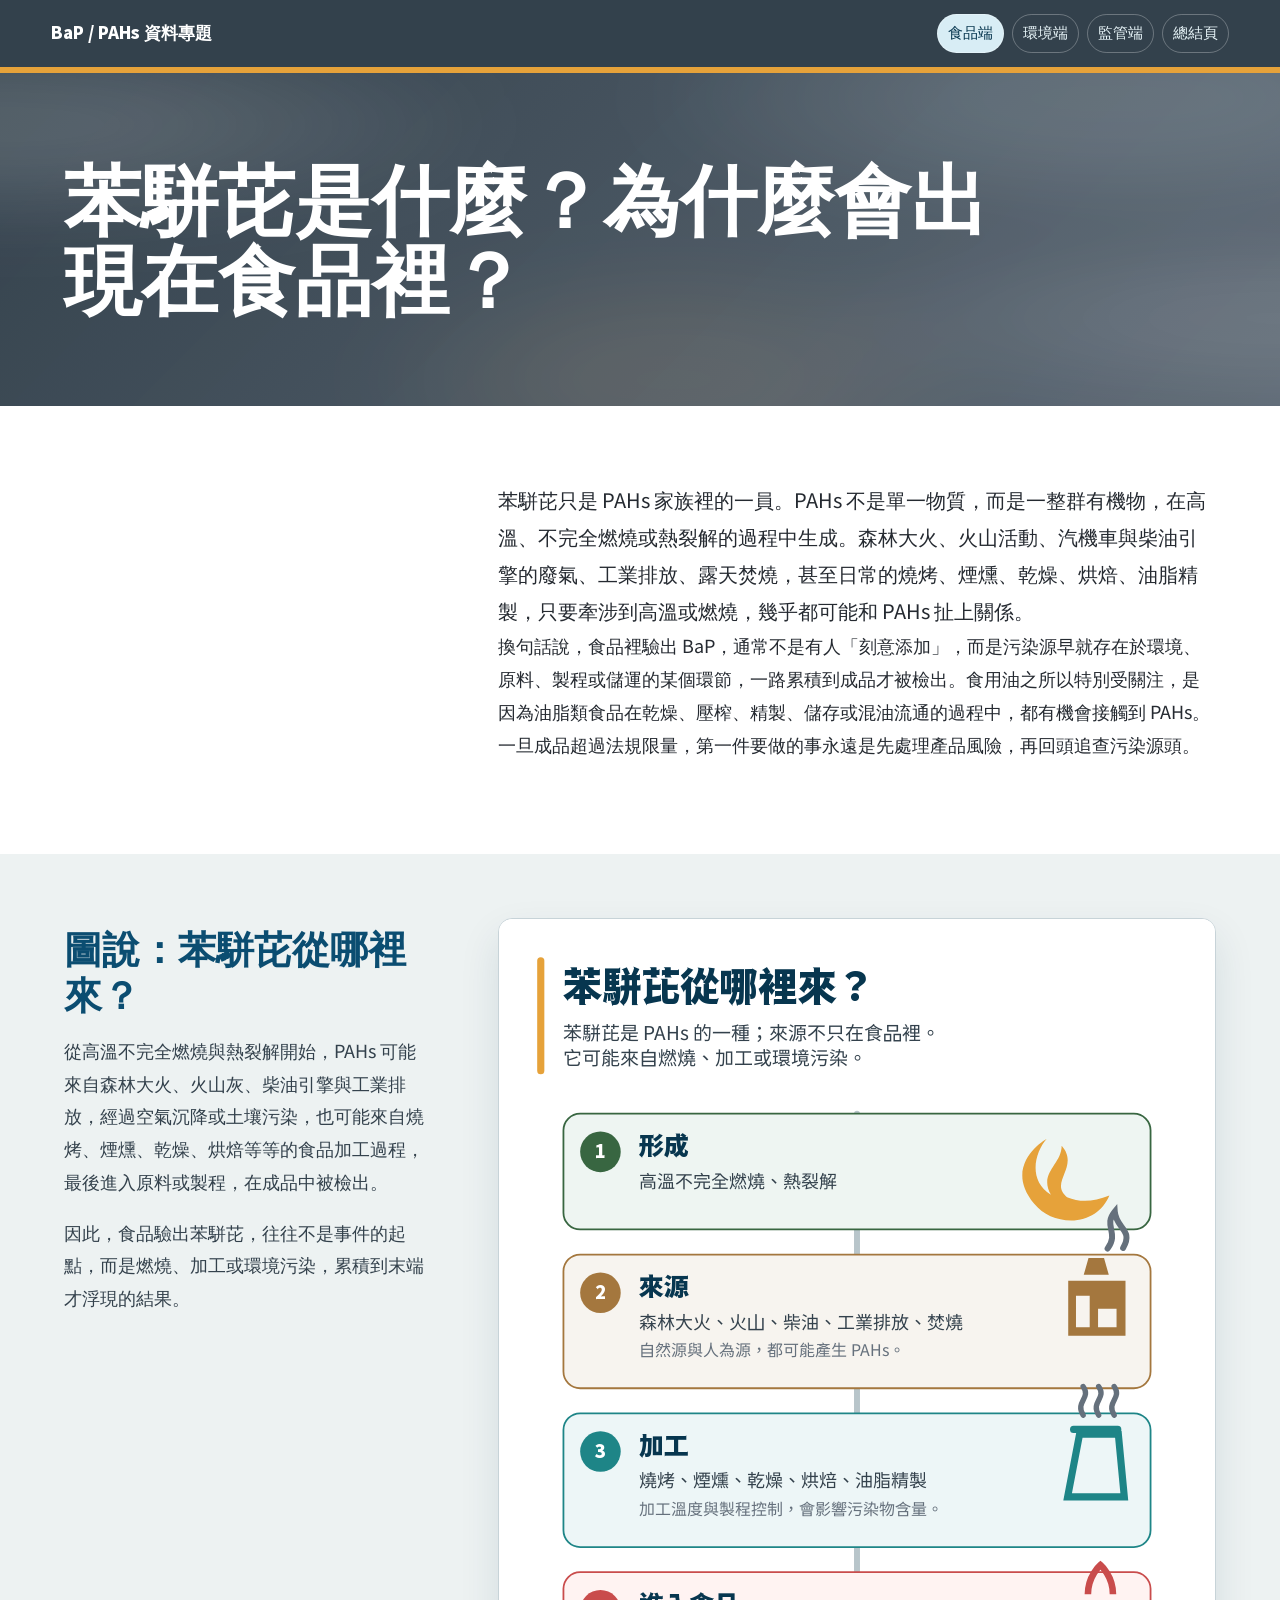
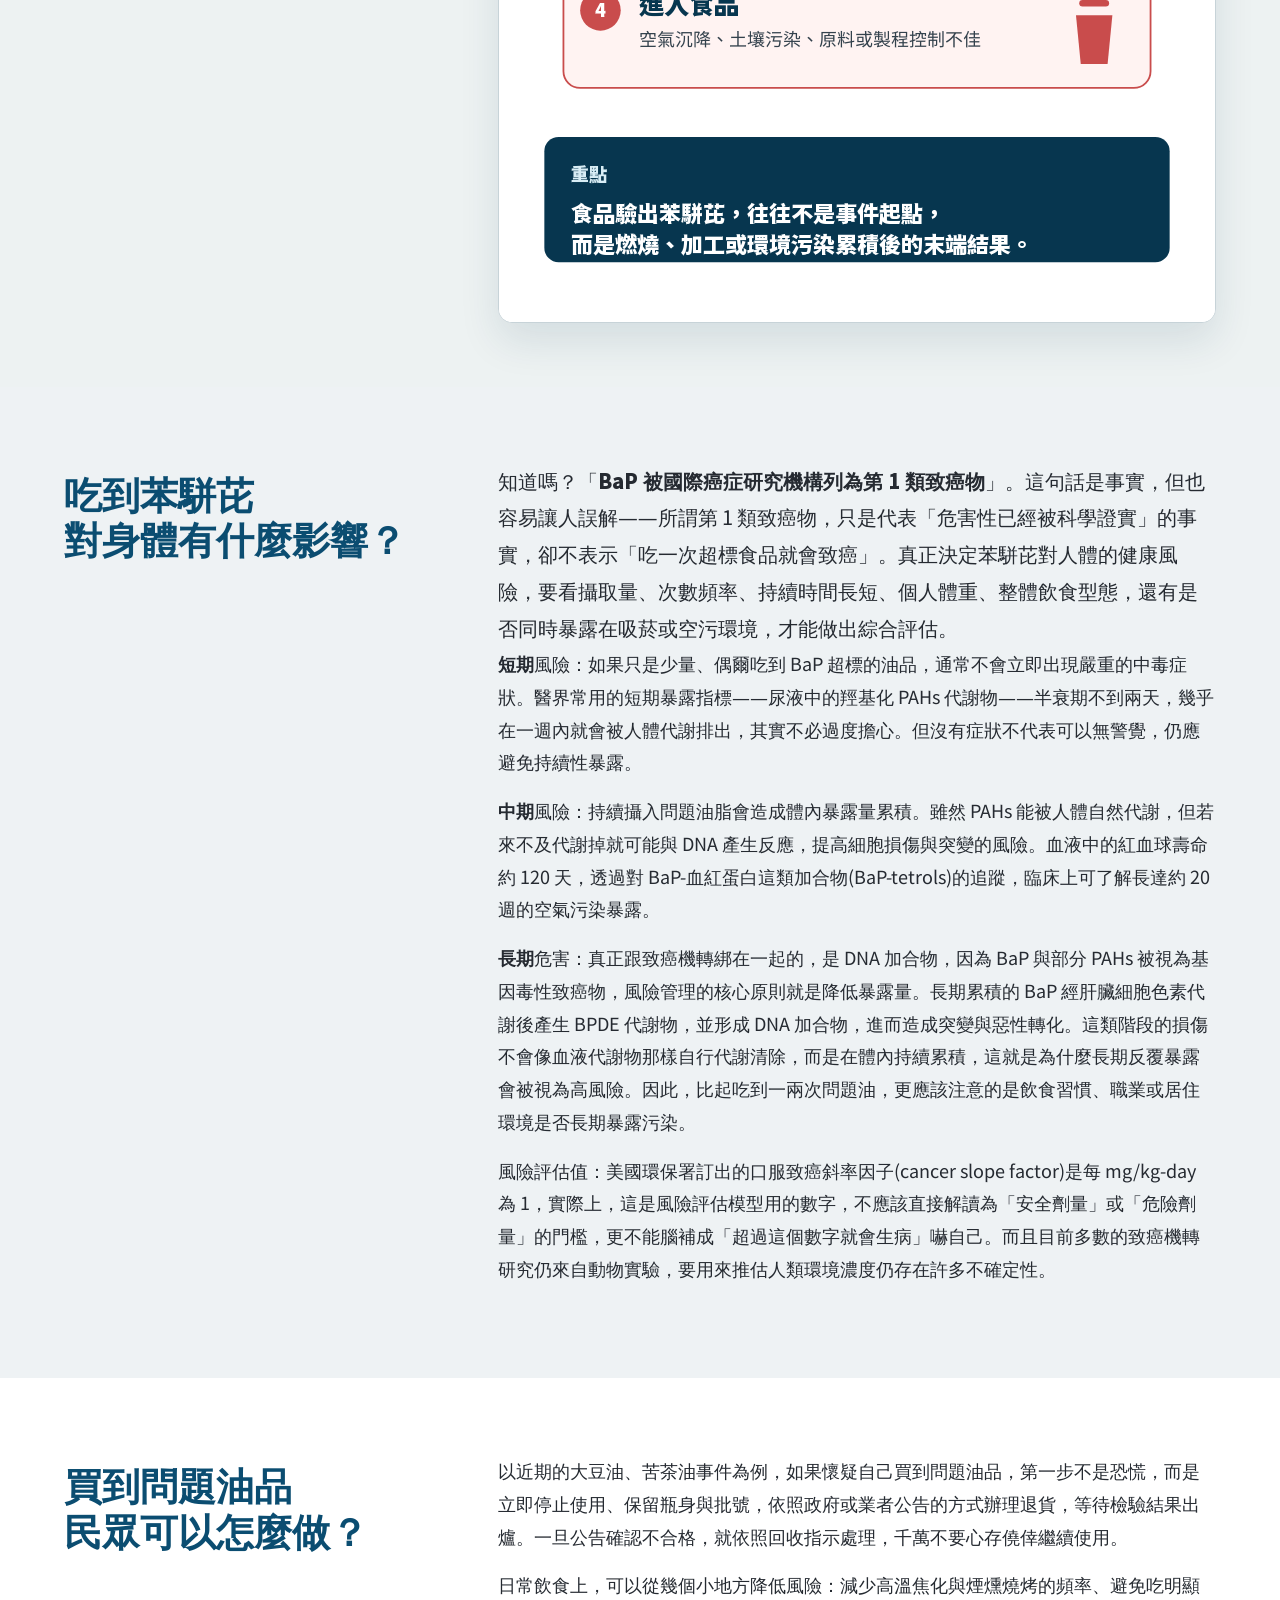
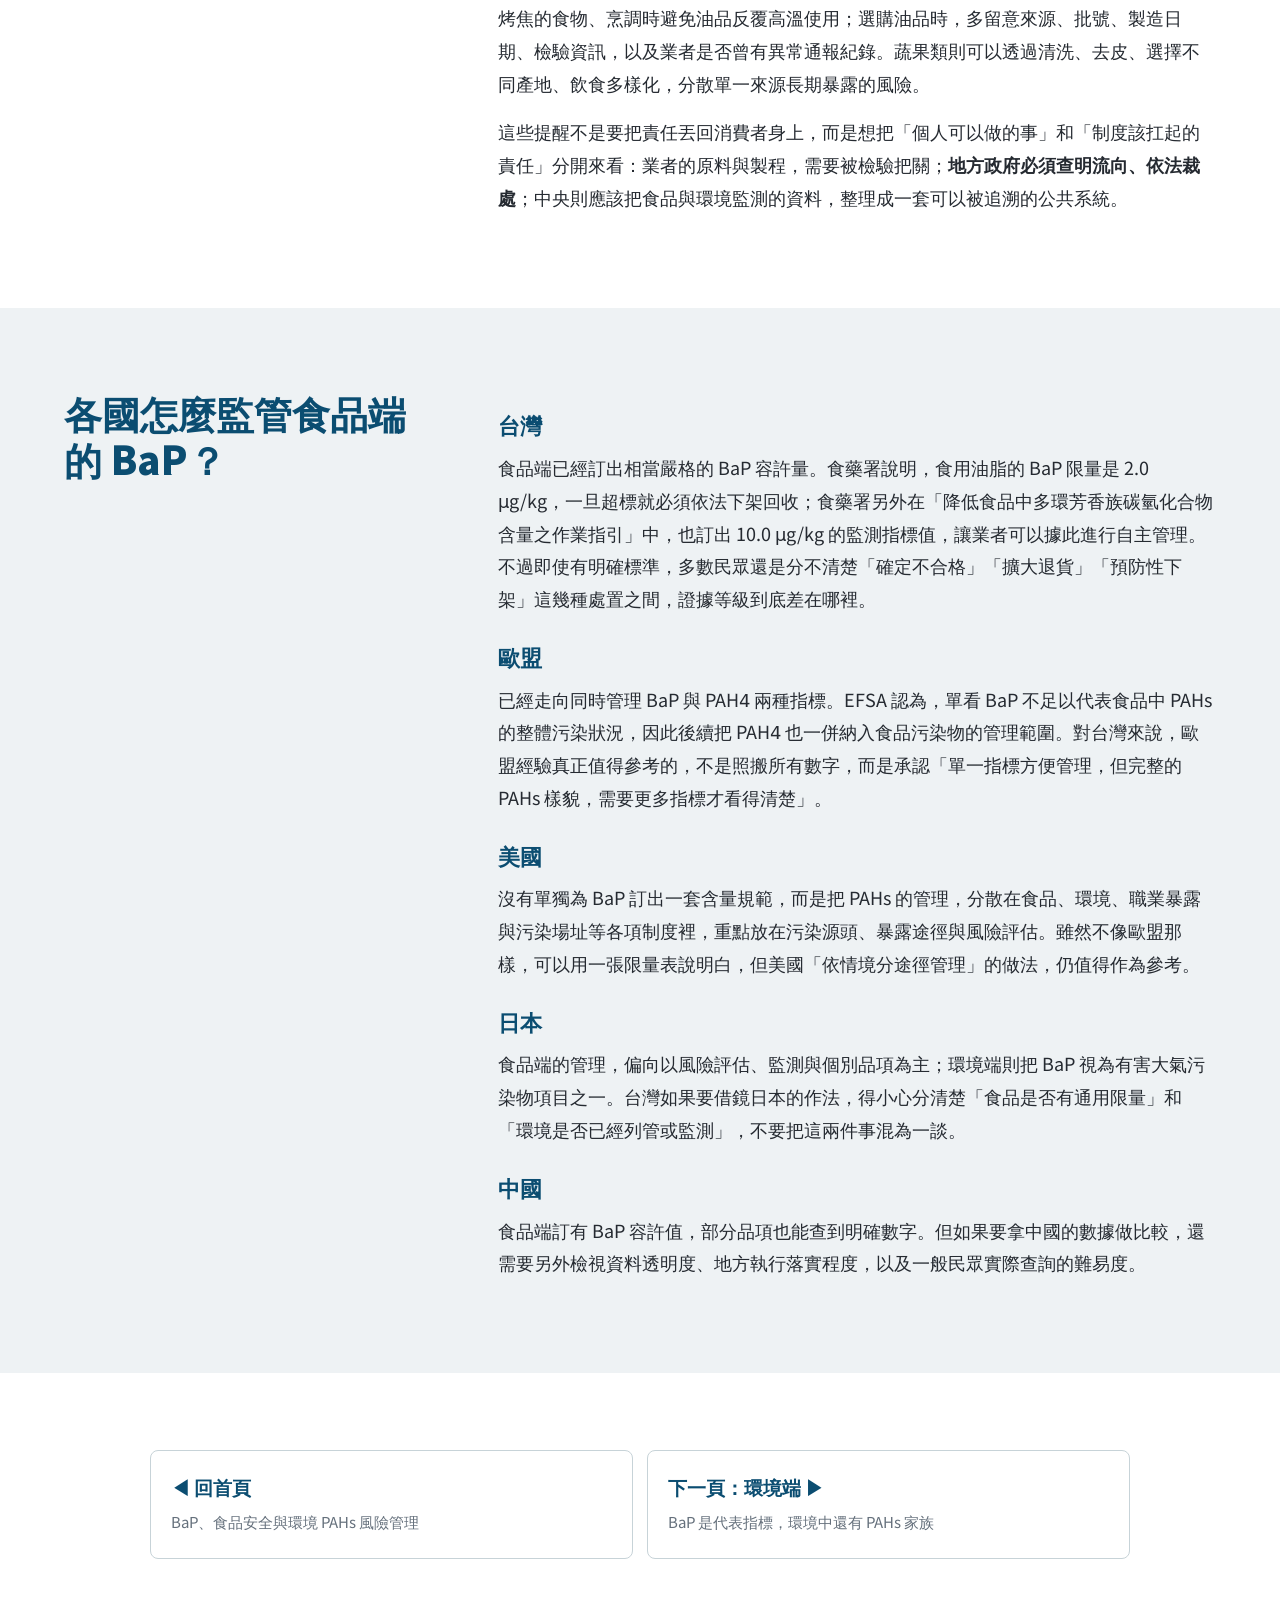
==== food.html @ 67873386 "Add files via upload" ====
<!doctype html>
<html lang="zh-Hant">
<head><meta charset="utf-8"><meta name="viewport" content="width=device-width, initial-scale=1"><title>苯駢芘是什麼？為什麼會出現在食品裡？｜BaP / PAHs 資料專題</title><link rel="stylesheet" href="styles.css"></head>
<body>
  <header class="topbar"><a class="brand" href="index.html">BaP / PAHs 資料專題</a><nav class="nav" aria-label="頁面導覽"><a href="food.html" aria-current="page">食品端</a><a href="environment.html">環境端</a><a href="oversight.html">監管端</a><a href="summary.html">總結頁</a></nav></header>
  <section class="page-hero smoke-band"><h1>苯駢芘是什麼？為什麼會出現在食品裡？</h1></section>
  <main>
    <section class="band band-light"><div class="section-grid"><div></div><div class="content"><p class="lead">苯駢芘只是 PAHs 家族裡的一員。PAHs 不是單一物質，而是一整群有機物，在高溫、不完全燃燒或熱裂解的過程中生成。森林大火、火山活動、汽機車與柴油引擎的廢氣、工業排放、露天焚燒，甚至日常的燒烤、煙燻、乾燥、烘焙、油脂精製，只要牽涉到高溫或燃燒，幾乎都可能和 PAHs 扯上關係。</p><p>換句話說，食品裡驗出 BaP，通常不是有人「刻意添加」，而是污染源早就存在於環境、原料、製程或儲運的某個環節，一路累積到成品才被檢出。食用油之所以特別受關注，是因為油脂類食品在乾燥、壓榨、精製、儲存或混油流通的過程中，都有機會接觸到 PAHs。一旦成品超過法規限量，第一件要做的事永遠是先處理產品風險，再回頭追查污染源頭。</p></div></div></section>
    <section class="band visual-band"><div class="visual-layout"><div class="visual-copy"><h2>圖說：苯駢芘從哪裡來？</h2><p>從高溫不完全燃燒與熱裂解開始，PAHs 可能來自森林大火、火山灰、柴油引擎與工業排放，經過空氣沉降或土壤污染，也可能來自燒烤、煙燻、乾燥、烘焙等等的食品加工過程，最後進入原料或製程，在成品中被檢出。</p><p>因此，食品驗出苯駢芘，往往不是事件的起點，而是燃燒、加工或環境污染，累積到末端才浮現的結果。</p></div><figure class="visual-card"><img src="assets/card-01-bap-sources.svg" alt="苯駢芘的來源與進入食品的路徑圖。"></figure></div></section>
    <section class="band band-gray"><div class="section-grid"><div><h2>吃到苯駢芘<br>對身體有什麼影響？</h2></div><div class="content"><p class="lead">知道嗎？「<strong>BaP 被國際癌症研究機構列為第 1 類致癌物</strong>」。這句話是事實，但也容易讓人誤解——所謂第 1 類致癌物，只是代表「危害性已經被科學證實」的事實，卻不表示「吃一次超標食品就會致癌」。真正決定苯駢芘對人體的健康風險，要看攝取量、次數頻率、持續時間長短、個人體重、整體飲食型態，還有是否同時暴露在吸菸或空污環境，才能做出綜合評估。</p><p><strong>短期</strong>風險：如果只是少量、偶爾吃到 BaP 超標的油品，通常不會立即出現嚴重的中毒症狀。醫界常用的短期暴露指標——尿液中的羥基化 PAHs 代謝物——半衰期不到兩天，幾乎在一週內就會被人體代謝排出，其實不必過度擔心。但沒有症狀不代表可以無警覺，仍應避免持續性暴露。</p><p><strong>中期</strong>風險：持續攝入問題油脂會造成體內暴露量累積。雖然 PAHs 能被人體自然代謝，但若來不及代謝掉就可能與 DNA 產生反應，提高細胞損傷與突變的風險。血液中的紅血球壽命約 120 天，透過對 BaP-血紅蛋白這類加合物(BaP-tetrols)的追蹤，臨床上可了解長達約 20 週的空氣污染暴露。</p><p><strong>長期</strong>危害：真正跟致癌機轉綁在一起的，是 DNA 加合物，因為 BaP 與部分 PAHs 被視為基因毒性致癌物，風險管理的核心原則就是降低暴露量。長期累積的 BaP 經肝臟細胞色素代謝後產生 BPDE 代謝物，並形成 DNA 加合物，進而造成突變與惡性轉化。這類階段的損傷不會像血液代謝物那樣自行代謝清除，而是在體內持續累積，這就是為什麼長期反覆暴露會被視為高風險。因此，比起吃到一兩次問題油，更應該注意的是飲食習慣、職業或居住環境是否長期暴露污染。</p><p>風險評估值：美國環保署訂出的口服致癌斜率因子(cancer slope factor)是每 mg/kg-day 為 1，實際上，這是風險評估模型用的數字，不應該直接解讀為「安全劑量」或「危險劑量」的門檻，更不能腦補成「超過這個數字就會生病」嚇自己。而且目前多數的致癌機轉研究仍來自動物實驗，要用來推估人類環境濃度仍存在許多不確定性。</p></div></div></section>
    <section class="band band-light"><div class="section-grid"><div><h2>買到問題油品<br>民眾可以怎麼做？</h2></div><div class="content"><p>以近期的大豆油、苦茶油事件為例，如果懷疑自己買到問題油品，第一步不是恐慌，而是立即停止使用、保留瓶身與批號，依照政府或業者公告的方式辦理退貨，等待檢驗結果出爐。一旦公告確認不合格，就依照回收指示處理，千萬不要心存僥倖繼續使用。</p><p>日常飲食上，可以從幾個小地方降低風險：減少高溫焦化與煙燻燒烤的頻率、避免吃明顯烤焦的食物、烹調時避免油品反覆高溫使用；選購油品時，多留意來源、批號、製造日期、檢驗資訊，以及業者是否曾有異常通報紀錄。蔬果類則可以透過清洗、去皮、選擇不同產地、飲食多樣化，分散單一來源長期暴露的風險。</p><p>這些提醒不是要把責任丟回消費者身上，而是想把「個人可以做的事」和「制度該扛起的責任」分開來看：業者的原料與製程，需要被檢驗把關；<strong>地方政府必須查明流向、依法裁處</strong>；中央則應該把食品與環境監測的資料，整理成一套可以被追溯的公共系統。</p></div></div></section>
    <section class="band band-gray"><div class="section-grid"><div><h2>各國怎麼監管食品端的 BaP？</h2></div><div class="content"><h3>台灣</h3><p>食品端已經訂出相當嚴格的 BaP 容許量。食藥署說明，食用油脂的 BaP 限量是 2.0 μg/kg，一旦超標就必須依法下架回收；食藥署另外在「降低食品中多環芳香族碳氫化合物含量之作業指引」中，也訂出 10.0 μg/kg 的監測指標值，讓業者可以據此進行自主管理。不過即使有明確標準，多數民眾還是分不清楚「確定不合格」「擴大退貨」「預防性下架」這幾種處置之間，證據等級到底差在哪裡。</p><h3>歐盟</h3><p>已經走向同時管理 BaP 與 PAH4 兩種指標。EFSA 認為，單看 BaP 不足以代表食品中 PAHs 的整體污染狀況，因此後續把 PAH4 也一併納入食品污染物的管理範圍。對台灣來說，歐盟經驗真正值得參考的，不是照搬所有數字，而是承認「單一指標方便管理，但完整的 PAHs 樣貌，需要更多指標才看得清楚」。</p><h3>美國</h3><p>沒有單獨為 BaP 訂出一套含量規範，而是把 PAHs 的管理，分散在食品、環境、職業暴露與污染場址等各項制度裡，重點放在污染源頭、暴露途徑與風險評估。雖然不像歐盟那樣，可以用一張限量表說明白，但美國「依情境分途徑管理」的做法，仍值得作為參考。</p><h3>日本</h3><p>食品端的管理，偏向以風險評估、監測與個別品項為主；環境端則把 BaP 視為有害大氣污染物項目之一。台灣如果要借鏡日本的作法，得小心分清楚「食品是否有通用限量」和「環境是否已經列管或監測」，不要把這兩件事混為一談。</p><h3>中國</h3><p>食品端訂有 BaP 容許值，部分品項也能查到明確數字。但如果要拿中國的數據做比較，還需要另外檢視資料透明度、地方執行落實程度，以及一般民眾實際查詢的難易度。</p></div></div></section>
    <section class="band band-light"><div class="next-grid"><a class="next-link" href="index.html"><strong>◀ 回首頁</strong><span>BaP、食品安全與環境 PAHs 風險管理</span></a><a class="next-link" href="environment.html"><strong>下一頁：環境端 ▶</strong><span>BaP 是代表指標，環境中還有 PAHs 家族</span></a></div></section>
  </main>
</body>
</html>
---- styles.css ----
@font-face {
  font-family: "Swei Gospel Sans TC";
  src: url("assets/fonts/SweiGospelSansCJKtc-Regular-site.woff") format("woff");
  font-weight: 400 600;
  font-style: normal;
  font-display: swap;
}

@font-face {
  font-family: "Swei Gospel Sans TC";
  src: url("assets/fonts/SweiGospelSansCJKtc-Black-site.woff") format("woff");
  font-weight: 700 900;
  font-style: normal;
  font-display: swap;
}


:root {
  --ink: #252a31;
  --muted: #65707c;
  --paper: #f6f8f8;
  --white: #ffffff;
  --gray-50: #eef2f4;
  --gray-100: #c7d3d8;
  --gray-700: #33414c;
  --blue-900: #07364f;
  --blue-750: #0b4d71;
  --blue-650: #126782;
  --blue-100: #d8edf5;
  --teal-500: #1e8587;
  --amber-500: #e6a23a;
  --red-500: #c94c4c;
  --green-600: #386641;
}

* {
  box-sizing: border-box;
}

html {
  scroll-behavior: smooth;
  overflow-x: hidden;
}

body {
  margin: 0;
  color: var(--ink);
  background: var(--paper);
  font-family: "Swei Gospel Sans TC", "Source Han Sans TC", "Noto Sans TC", system-ui, -apple-system, BlinkMacSystemFont, sans-serif;
  font-size: 18px;
  font-weight: 400;
  line-height: 1.82;
  overflow-x: hidden;
}

a {
  color: inherit;
  text-decoration: none;
}

a:focus-visible,
button:focus-visible {
  outline: 3px solid var(--amber-500);
  outline-offset: 4px;
}

.topbar {
  position: sticky;
  top: 0;
  z-index: 20;
  display: flex;
  flex-wrap: wrap;
  align-items: center;
  justify-content: space-between;
  gap: 24px;
  padding: 14px clamp(20px, 4vw, 56px);
  color: var(--white);
  background: var(--gray-700);
  border-bottom: 6px solid var(--amber-500);
}

.brand,
h1,
h2,
h3,
.section-label,
.data-card strong,
.next-link strong {
  font-family: "Swei Gospel Sans TC", "SweiGospelSansCJKtc", "SweiGothicCJKtc", "Source Han Sans TC", "Noto Sans TC", sans-serif;
  font-weight: 900;
  letter-spacing: 0;
}

.brand {
  font-size: 1.05rem;
  line-height: 1.35;
}

.nav {
  display: flex;
  flex-wrap: wrap;
  justify-content: flex-end;
  gap: 8px;
  font-size: 0.92rem;
}

.nav a {
  padding: 5px 10px;
  color: #e8f5f9;
  border: 1px solid rgba(255, 255, 255, 0.28);
  border-radius: 999px;
}

.nav a:hover,
.nav a[aria-current="page"] {
  color: var(--blue-900);
  background: var(--blue-100);
}

.smoke-band {
  position: relative;
  overflow: hidden;
}

.smoke-band::before {
  content: "";
  position: absolute;
  inset: -16%;
  pointer-events: none;
  background:
    radial-gradient(ellipse at 12% 24%, rgba(255, 255, 255, 0.22) 0 7%, transparent 24%),
    radial-gradient(ellipse at 78% 18%, rgba(216, 237, 245, 0.18) 0 8%, transparent 26%),
    radial-gradient(ellipse at 52% 82%, rgba(230, 162, 58, 0.14) 0 8%, transparent 26%),
    radial-gradient(ellipse at 88% 68%, rgba(255, 255, 255, 0.14) 0 6%, transparent 24%);
  filter: blur(28px);
  opacity: 0.72;
  mix-blend-mode: screen;
}

.smoke-band > * {
  position: relative;
  z-index: 1;
}

.hero {
  display: grid;
  grid-template-columns: minmax(0, 1.08fr) minmax(280px, 0.92fr);
  min-height: 78vh;
  color: var(--white);
  background:
    linear-gradient(135deg, rgba(51, 65, 76, 0.96), rgba(101, 112, 124, 0.84)),
    radial-gradient(circle at 86% 12%, rgba(230, 162, 58, 0.55) 0 12%, transparent 13%),
    linear-gradient(135deg, var(--gray-700), var(--muted));
}

.hero-copy {
  padding: clamp(46px, 8vw, 100px) clamp(22px, 6vw, 76px);
  display: flex;
  flex-direction: column;
  justify-content: center;
}

.eyebrow {
  width: fit-content;
  padding: 5px 11px;
  margin-bottom: 18px;
  color: #123747;
  background: var(--blue-100);
  border-radius: 999px;
  font-size: 0.92rem;
  font-weight: 500;
}

h1 {
  margin: 0;
  max-width: 12em;
  font-size: clamp(2.5rem, 6vw, 5.25rem);
  line-height: 1.05;
}

h2 {
  margin: 8px 0 0;
  color: var(--blue-750);
  font-size: clamp(1.78rem, 3vw, 3rem);
  line-height: 1.18;
}

h3 {
  margin: 28px 0 10px;
  color: var(--blue-750);
  font-size: 1.38rem;
  line-height: 1.35;
}

.title-lines span {
  display: block;
  white-space: nowrap;
}

.hero p {
  max-width: 760px;
  margin: 24px 0 0;
  color: #e6e9ea;
  font-size: clamp(1.08rem, 2vw, 1.34rem);
  line-height: 1.75;
}

.hero-panel {
  display: flex;
  align-items: center;
  padding: clamp(26px, 5vw, 64px);
}

.fact-stack {
  width: 100%;
  display: grid;
  gap: 14px;
}

.fact {
  padding: 20px;
  color: var(--ink);
  background: var(--white);
  border-left: 12px solid var(--amber-500);
  box-shadow: 0 16px 34px rgba(0, 0, 0, 0.14);
}

.fact:nth-child(2) {
  border-left-color: var(--red-500);
}

.fact:nth-child(3) {
  border-left-color: var(--green-600);
}

.fact strong {
  display: block;
  color: var(--blue-750);
  font-size: 1.35rem;
  line-height: 1.28;
}

.fact span {
  display: block;
  margin-top: 6px;
  color: var(--muted);
  font-size: 0.96rem;
}

.page-hero {
  padding: clamp(46px, 7vw, 86px) clamp(20px, 5vw, 72px);
  color: var(--white);
  background:
    linear-gradient(135deg, rgba(51, 65, 76, 0.96), rgba(101, 112, 124, 0.86)),
    var(--gray-700);
}

.page-hero h1 {
  max-width: 13em;
}

.page-hero p {
  max-width: 780px;
  margin: 20px 0 0;
  color: #e9ecec;
  font-size: 1.18rem;
}

main {
  display: grid;
}

.band {
  padding: clamp(42px, 6vw, 82px) clamp(20px, 5vw, 72px);
}

.band-light {
  background: var(--white);
}

.band-gray {
  background: var(--gray-50);
}

.band-blue {
  color: var(--white);
  background:
    linear-gradient(135deg, rgba(51, 65, 76, 0.98), rgba(101, 112, 124, 0.92)),
    var(--gray-700);
}

.band-blue h2,
.band-blue h3,
.band-blue .section-label {
  color: var(--blue-100);
}

.band-blue .note {
  color: #d4e8ee;
}

.section-grid {
  display: grid;
  grid-template-columns: minmax(190px, 0.34fr) minmax(0, 0.66fr);
  gap: clamp(24px, 5vw, 72px);
  max-width: 1180px;
  margin: 0 auto;
}

.content {
  width: 100%;
  max-width: 880px;
  min-width: 0;
}

.section-label {
  color: var(--blue-650);
  font-size: 0.94rem;
}

.lead {
  margin: 0;
  font-size: clamp(1.05rem, 1.7vw, 1.24rem);
  line-height: 1.86;
}

p {
  margin: 0 0 16px;
}

.callout {
  margin: 24px 0;
  padding: 18px 20px;
  color: var(--blue-900);
  background: var(--blue-100);
  border-left: 10px solid var(--blue-650);
  font-weight: 400;
}

.cards {
  display: grid;
  grid-template-columns: repeat(3, minmax(0, 1fr));
  gap: 12px;
  margin-top: 28px;
}

.data-card {
  padding: 18px;
  background: var(--white);
  border: 1px solid var(--gray-100);
  border-radius: 8px;
}

.data-card strong {
  display: block;
  margin-bottom: 6px;
  color: var(--blue-750);
  font-size: 1.08rem;
  line-height: 1.38;
}

.table-wrap {
  width: 100%;
  max-width: 100%;
  margin: 24px 0 0;
  overflow-x: auto;
  -webkit-overflow-scrolling: touch;
  border: 1px solid var(--gray-100);
  border-radius: 8px;
  background: var(--white);
}

table {
  width: 100%;
  min-width: 760px;
  border-collapse: collapse;
  color: var(--ink);
  font-size: 0.96rem;
  line-height: 1.62;
}

th,
td {
  padding: 14px 16px;
  text-align: left;
  vertical-align: top;
  border-bottom: 1px solid var(--gray-100);
}

th {
  color: var(--white);
  background: var(--blue-650);
  font-weight: 500;
}

tr:last-child td {
  border-bottom: 0;
}

.note {
  margin-top: 14px;
  color: var(--muted);
  font-size: 0.92rem;
}

.source-list {
  margin: 20px 0 0;
  padding: 0;
  list-style: none;
  display: grid;
  gap: 10px;
}

.source-list a {
  color: var(--blue-750);
  text-decoration: underline;
  text-underline-offset: 3px;
}

.band-blue .source-list a {
  color: var(--blue-100);
}

.next-grid {
  display: grid;
  grid-template-columns: repeat(2, minmax(0, 1fr));
  gap: 14px;
  max-width: 980px;
  margin: 0 auto;
}

.next-link {
  display: block;
  padding: 20px;
  color: var(--ink);
  background: var(--white);
  border: 1px solid var(--gray-100);
  border-radius: 8px;
}

.next-link strong {
  display: block;
  color: var(--blue-750);
  font-size: 1.18rem;
}

.next-link span {
  color: var(--muted);
  font-size: 0.96rem;
}

.center {
  max-width: 980px;
  margin: 0 auto;
  text-align: center;
}

.center p {
  max-width: 780px;
  margin: 0 auto 16px;
  font-size: 1.1rem;
}

.pill-link {
  display: inline-flex;
  margin-top: 16px;
  padding: 10px 16px;
  color: var(--blue-750);
  background: var(--white);
  border: 2px solid var(--blue-650);
  border-radius: 999px;
  font-weight: 500;
}

.footer {
  padding: 28px clamp(20px, 5vw, 72px);
  color: #dce7eb;
  background: #1d252c;
  font-size: 0.92rem;
}

.footer a {
  color: #e8f5f9;
  text-decoration: underline;
  text-underline-offset: 3px;
}

.visual-band {
  padding-top: clamp(38px, 5vw, 68px);
  padding-bottom: clamp(38px, 5vw, 68px);
  background: #edf2f2;
}

.visual-layout {
  display: grid;
  grid-template-columns: minmax(230px, 0.34fr) minmax(0, 0.66fr);
  gap: clamp(24px, 5vw, 72px);
  max-width: 1180px;
  margin: 0 auto;
}

.visual-copy {
  align-self: start;
}

.visual-copy h2 {
  margin-top: 8px;
}

.visual-copy p {
  margin-top: 18px;
  color: var(--gray-700);
}

.visual-card {
  width: min(100%, 720px);
  margin: 0;
  justify-self: end;
  overflow: hidden;
  background: var(--white);
  border: 1px solid var(--gray-100);
  border-radius: 14px;
  box-shadow: 0 18px 40px rgba(7, 54, 79, 0.11);
}

.visual-card img {
  display: block;
  width: 100%;
  height: auto;
}

.visual-card figcaption {
  padding: 12px 16px 14px;
  color: var(--muted);
  background: var(--white);
  font-size: 0.88rem;
  line-height: 1.58;
}

@media (max-width: 1100px) {
  .topbar {
    align-items: flex-start;
    flex-direction: column;
    gap: 12px;
  }

  .nav {
    justify-content: flex-start;
  }

  .section-grid {
    grid-template-columns: 1fr;
  }

  .visual-layout {
    grid-template-columns: 1fr;
  }

  .visual-card {
    justify-self: start;
  }

  .content {
    max-width: 100%;
  }
}

@media (max-width: 860px) {
  body {
    font-size: 17px;
  }

  .hero {
    grid-template-columns: 1fr;
    min-height: auto;
  }

  .hero-panel {
    padding-top: 0;
  }

  .section-grid,
  .cards,
  .next-grid {
    grid-template-columns: 1fr;
  }

  .title-lines span {
    white-space: normal;
  }
}

@media (max-width: 640px) {
  .topbar {
    padding: 12px 16px;
  }

  .nav {
    gap: 6px;
    font-size: 0.86rem;
  }

  .nav a {
    padding: 4px 8px;
  }

  .hero-copy,
  .hero-panel,
  .page-hero,
  .band {
    padding-left: 18px;
    padding-right: 18px;
  }

  h1 {
    max-width: 100%;
    font-size: clamp(2.08rem, 13vw, 3.2rem);
    line-height: 1.12;
  }

  h2 {
    font-size: 1.72rem;
    line-height: 1.24;
  }

  .lead {
    font-size: 1.04rem;
    line-height: 1.82;
  }

  table {
    min-width: 620px;
    font-size: 0.92rem;
  }

  th,
  td {
    padding: 12px 13px;
  }
}
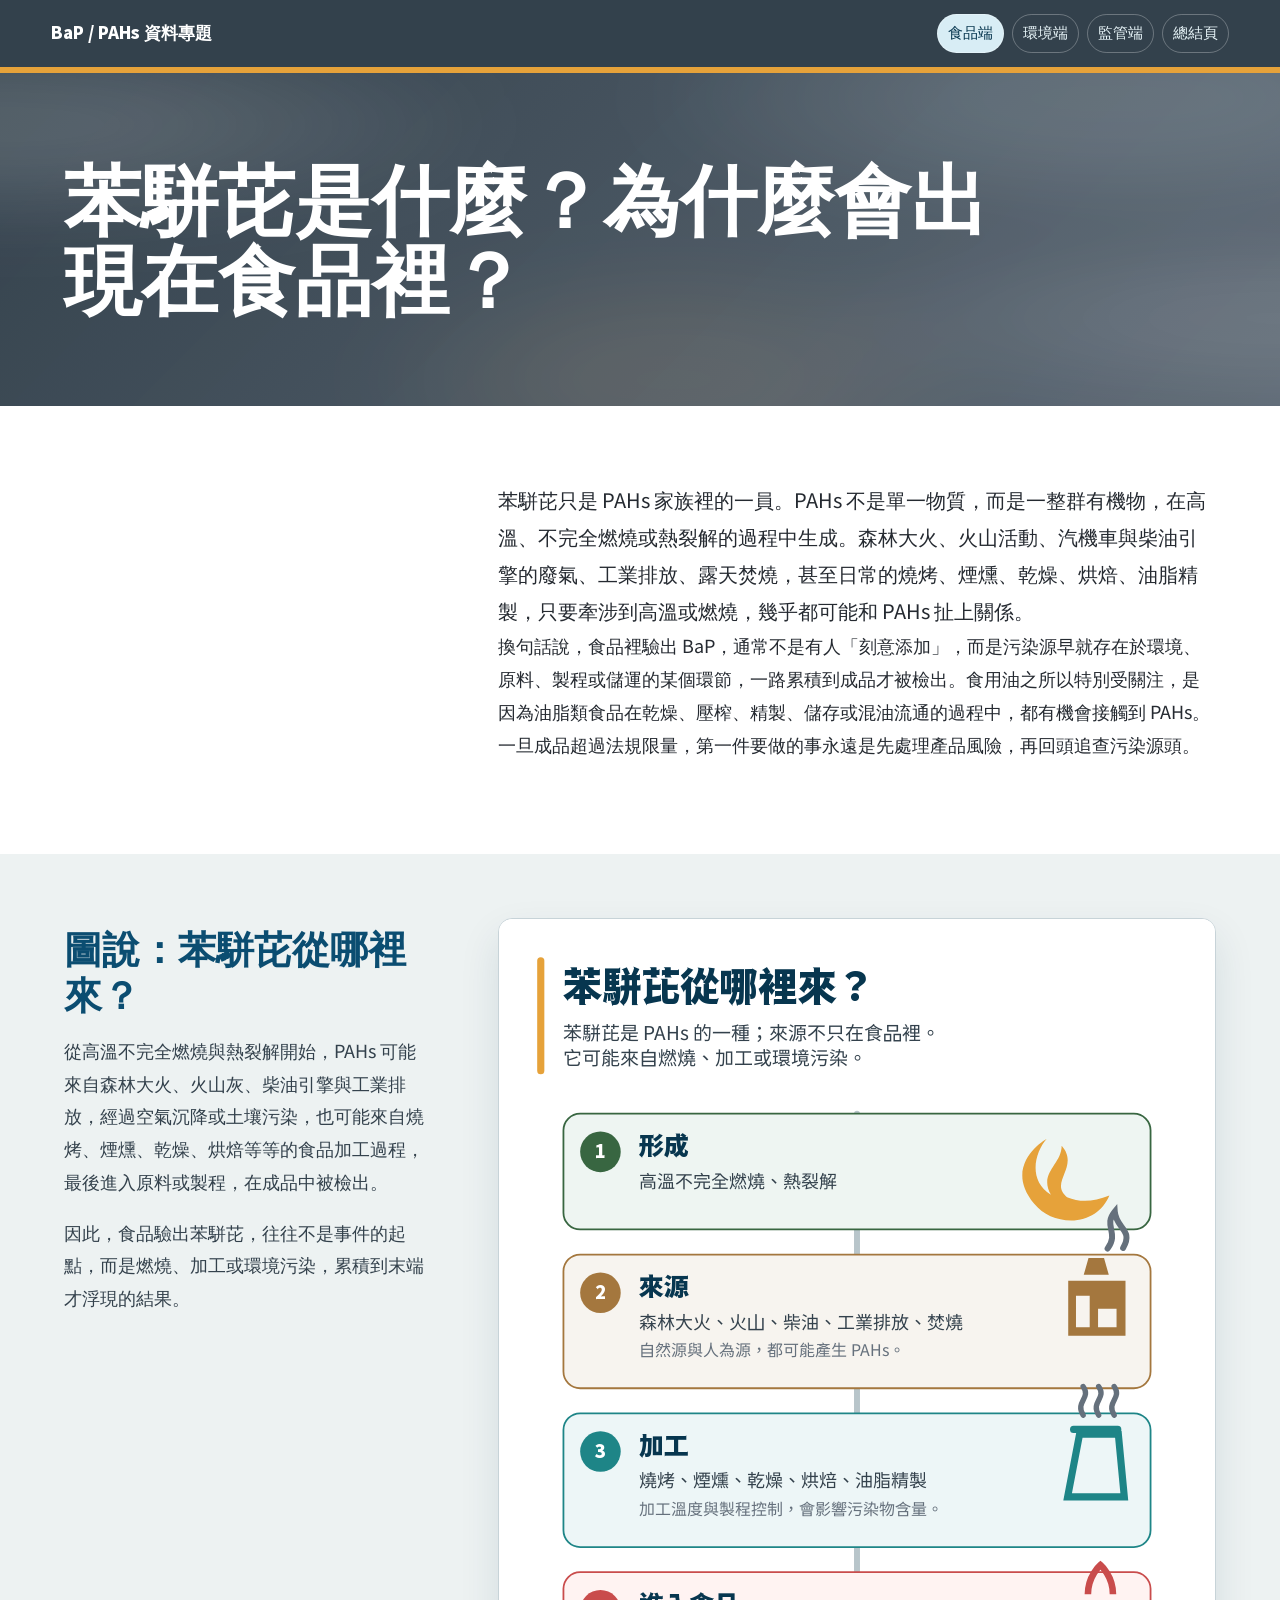
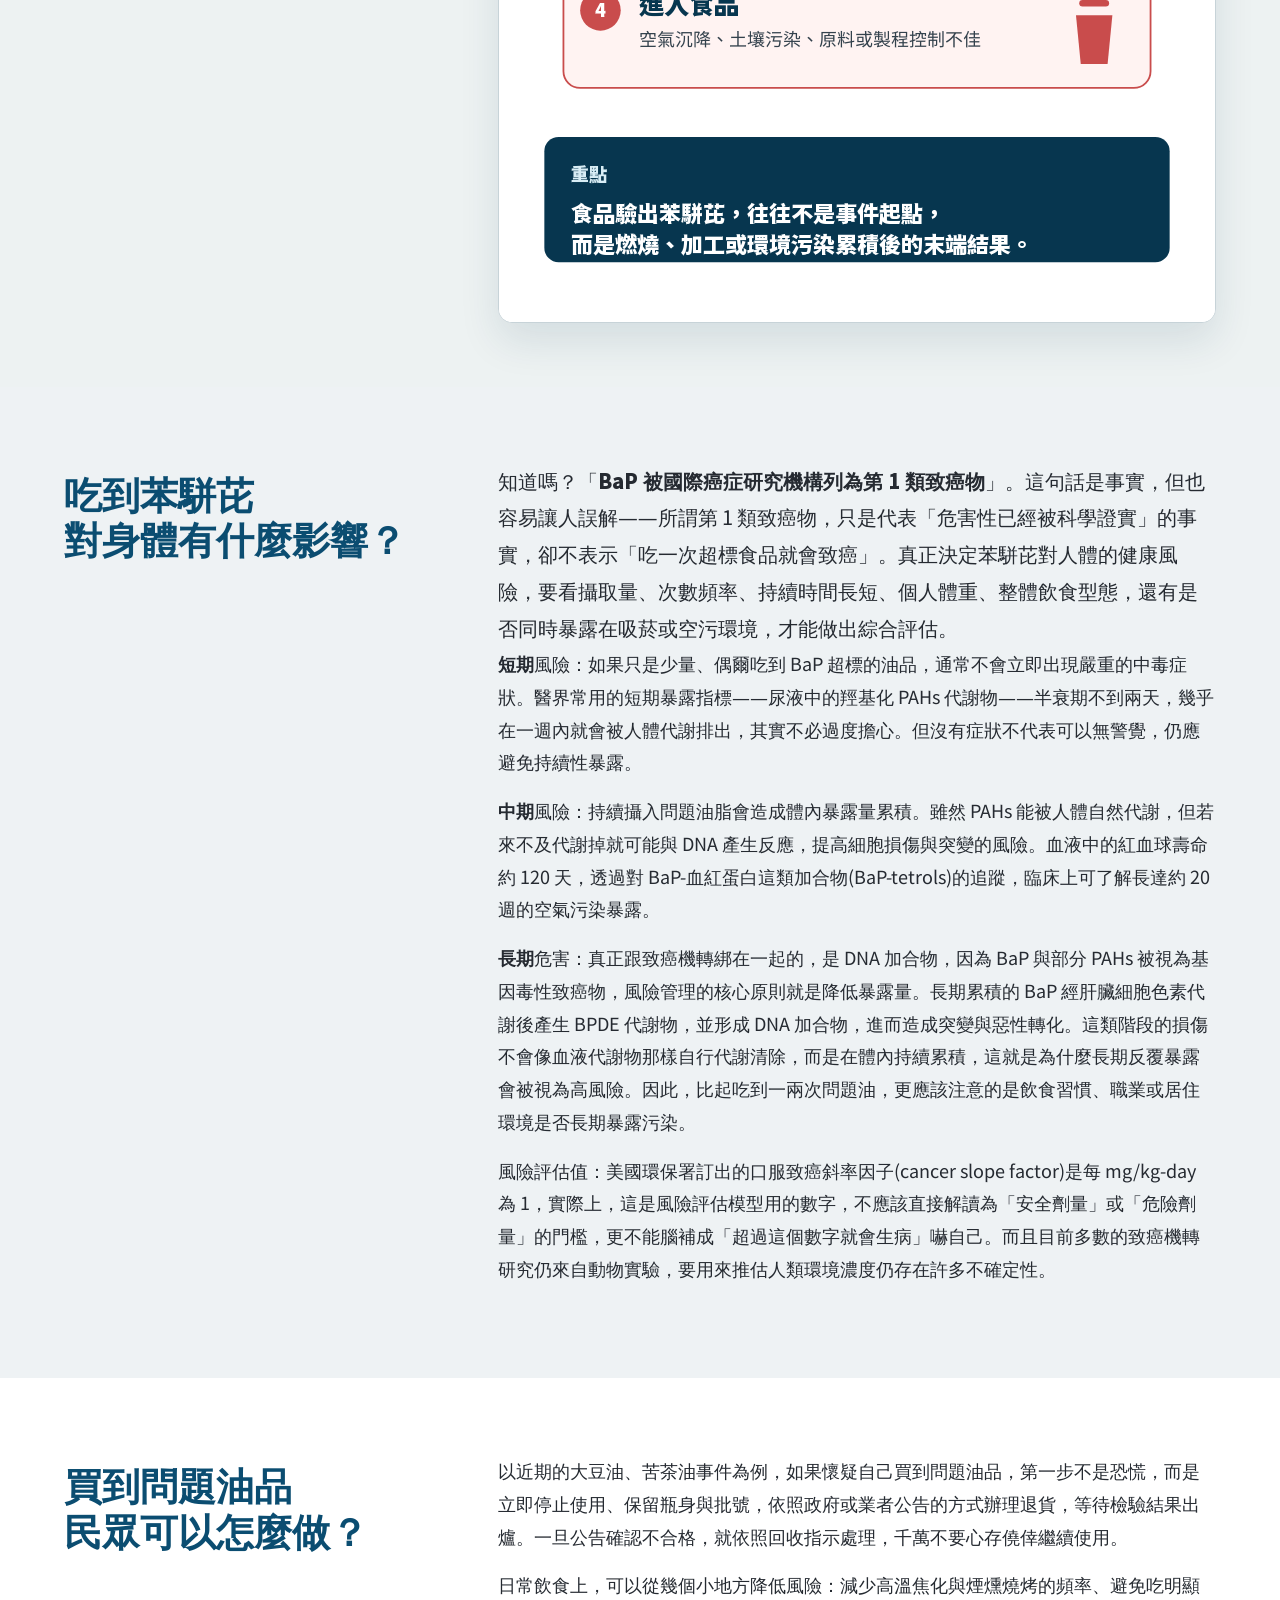
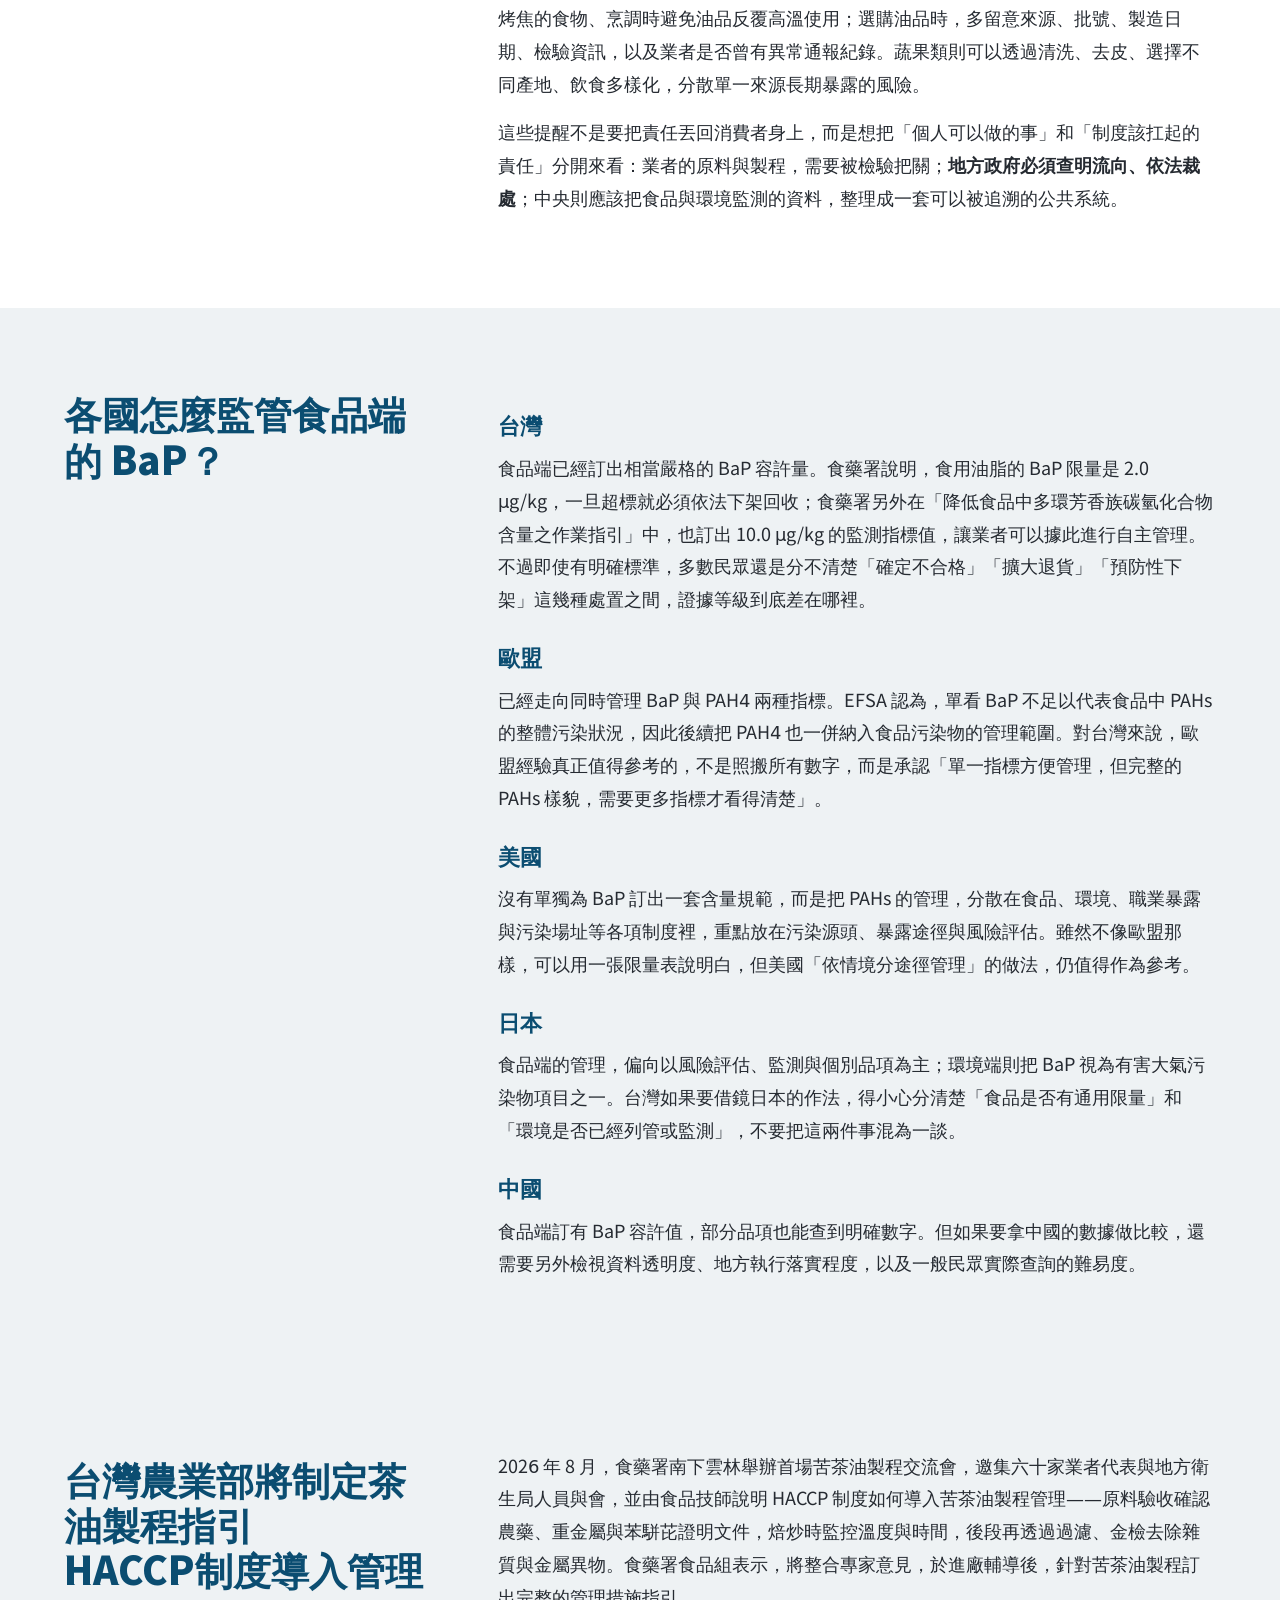
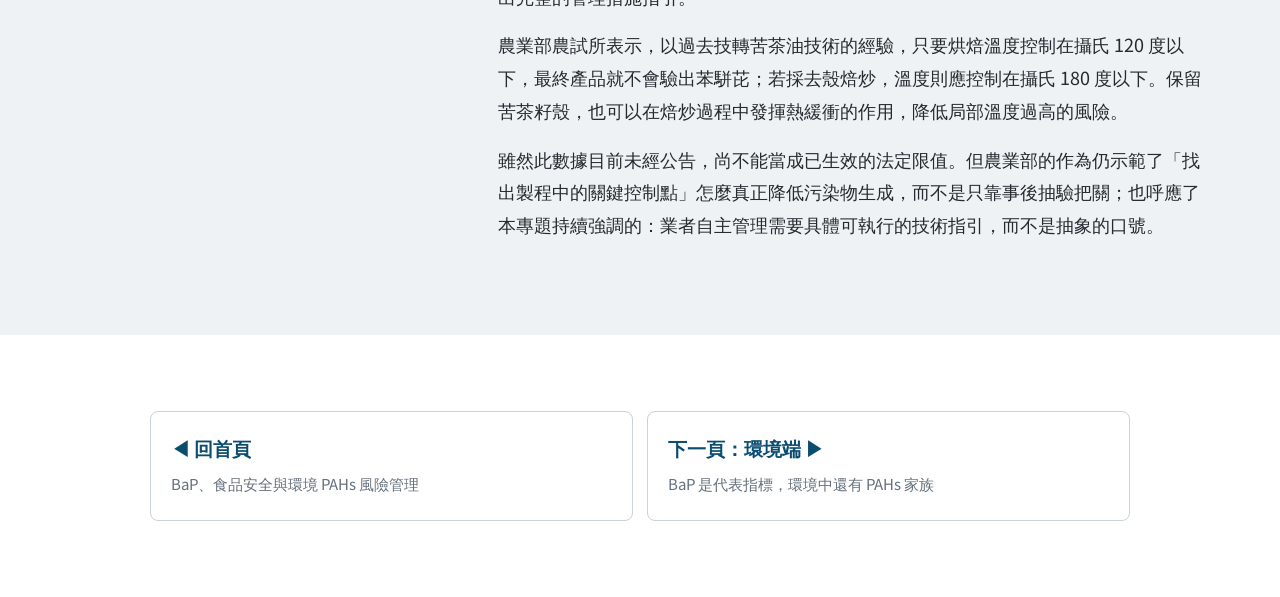
==== commit c7d2f9ae: "Add files via upload" ====
--- a/food.html
+++ b/food.html
@@ -10,6 +10,13 @@
     <section class="band band-gray"><div class="section-grid"><div><h2>吃到苯駢芘<br>對身體有什麼影響？</h2></div><div class="content"><p class="lead">知道嗎？「<strong>BaP 被國際癌症研究機構列為第 1 類致癌物</strong>」。這句話是事實，但也容易讓人誤解——所謂第 1 類致癌物，只是代表「危害性已經被科學證實」的事實，卻不表示「吃一次超標食品就會致癌」。真正決定苯駢芘對人體的健康風險，要看攝取量、次數頻率、持續時間長短、個人體重、整體飲食型態，還有是否同時暴露在吸菸或空污環境，才能做出綜合評估。</p><p><strong>短期</strong>風險：如果只是少量、偶爾吃到 BaP 超標的油品，通常不會立即出現嚴重的中毒症狀。醫界常用的短期暴露指標——尿液中的羥基化 PAHs 代謝物——半衰期不到兩天，幾乎在一週內就會被人體代謝排出，其實不必過度擔心。但沒有症狀不代表可以無警覺，仍應避免持續性暴露。</p><p><strong>中期</strong>風險：持續攝入問題油脂會造成體內暴露量累積。雖然 PAHs 能被人體自然代謝，但若來不及代謝掉就可能與 DNA 產生反應，提高細胞損傷與突變的風險。血液中的紅血球壽命約 120 天，透過對 BaP-血紅蛋白這類加合物(BaP-tetrols)的追蹤，臨床上可了解長達約 20 週的空氣污染暴露。</p><p><strong>長期</strong>危害：真正跟致癌機轉綁在一起的，是 DNA 加合物，因為 BaP 與部分 PAHs 被視為基因毒性致癌物，風險管理的核心原則就是降低暴露量。長期累積的 BaP 經肝臟細胞色素代謝後產生 BPDE 代謝物，並形成 DNA 加合物，進而造成突變與惡性轉化。這類階段的損傷不會像血液代謝物那樣自行代謝清除，而是在體內持續累積，這就是為什麼長期反覆暴露會被視為高風險。因此，比起吃到一兩次問題油，更應該注意的是飲食習慣、職業或居住環境是否長期暴露污染。</p><p>風險評估值：美國環保署訂出的口服致癌斜率因子(cancer slope factor)是每 mg/kg-day 為 1，實際上，這是風險評估模型用的數字，不應該直接解讀為「安全劑量」或「危險劑量」的門檻，更不能腦補成「超過這個數字就會生病」嚇自己。而且目前多數的致癌機轉研究仍來自動物實驗，要用來推估人類環境濃度仍存在許多不確定性。</p></div></div></section>
     <section class="band band-light"><div class="section-grid"><div><h2>買到問題油品<br>民眾可以怎麼做？</h2></div><div class="content"><p>以近期的大豆油、苦茶油事件為例，如果懷疑自己買到問題油品，第一步不是恐慌，而是立即停止使用、保留瓶身與批號，依照政府或業者公告的方式辦理退貨，等待檢驗結果出爐。一旦公告確認不合格，就依照回收指示處理，千萬不要心存僥倖繼續使用。</p><p>日常飲食上，可以從幾個小地方降低風險：減少高溫焦化與煙燻燒烤的頻率、避免吃明顯烤焦的食物、烹調時避免油品反覆高溫使用；選購油品時，多留意來源、批號、製造日期、檢驗資訊，以及業者是否曾有異常通報紀錄。蔬果類則可以透過清洗、去皮、選擇不同產地、飲食多樣化，分散單一來源長期暴露的風險。</p><p>這些提醒不是要把責任丟回消費者身上，而是想把「個人可以做的事」和「制度該扛起的責任」分開來看：業者的原料與製程，需要被檢驗把關；<strong>地方政府必須查明流向、依法裁處</strong>；中央則應該把食品與環境監測的資料，整理成一套可以被追溯的公共系統。</p></div></div></section>
     <section class="band band-gray"><div class="section-grid"><div><h2>各國怎麼監管食品端的 BaP？</h2></div><div class="content"><h3>台灣</h3><p>食品端已經訂出相當嚴格的 BaP 容許量。食藥署說明，食用油脂的 BaP 限量是 2.0 μg/kg，一旦超標就必須依法下架回收；食藥署另外在「降低食品中多環芳香族碳氫化合物含量之作業指引」中，也訂出 10.0 μg/kg 的監測指標值，讓業者可以據此進行自主管理。不過即使有明確標準，多數民眾還是分不清楚「確定不合格」「擴大退貨」「預防性下架」這幾種處置之間，證據等級到底差在哪裡。</p><h3>歐盟</h3><p>已經走向同時管理 BaP 與 PAH4 兩種指標。EFSA 認為，單看 BaP 不足以代表食品中 PAHs 的整體污染狀況，因此後續把 PAH4 也一併納入食品污染物的管理範圍。對台灣來說，歐盟經驗真正值得參考的，不是照搬所有數字，而是承認「單一指標方便管理，但完整的 PAHs 樣貌，需要更多指標才看得清楚」。</p><h3>美國</h3><p>沒有單獨為 BaP 訂出一套含量規範，而是把 PAHs 的管理，分散在食品、環境、職業暴露與污染場址等各項制度裡，重點放在污染源頭、暴露途徑與風險評估。雖然不像歐盟那樣，可以用一張限量表說明白，但美國「依情境分途徑管理」的做法，仍值得作為參考。</p><h3>日本</h3><p>食品端的管理，偏向以風險評估、監測與個別品項為主；環境端則把 BaP 視為有害大氣污染物項目之一。台灣如果要借鏡日本的作法，得小心分清楚「食品是否有通用限量」和「環境是否已經列管或監測」，不要把這兩件事混為一談。</p><h3>中國</h3><p>食品端訂有 BaP 容許值，部分品項也能查到明確數字。但如果要拿中國的數據做比較，還需要另外檢視資料透明度、地方執行落實程度，以及一般民眾實際查詢的難易度。</p></div></div></section>
+    
+    <section class="band band-gray"><div class="section-grid"><div><h2>台灣農業部將制定茶油製程指引<br>
+HACCP制度導入管理</h2></div><div class="content"><p>
+2026 年 8 月，食藥署南下雲林舉辦首場苦茶油製程交流會，邀集六十家業者代表與地方衛生局人員與會，並由食品技師說明 HACCP 制度如何導入苦茶油製程管理——原料驗收確認農藥、重金屬與苯駢芘證明文件，焙炒時監控溫度與時間，後段再透過過濾、金檢去除雜質與金屬異物。食藥署食品組表示，將整合專家意見，於進廠輔導後，針對苦茶油製程訂出完整的管理措施指引。</p><p>
+農業部農試所表示，以過去技轉苦茶油技術的經驗，只要烘焙溫度控制在攝氏 120 度以下，最終產品就不會驗出苯駢芘；若採去殼焙炒，溫度則應控制在攝氏 180 度以下。保留苦茶籽殼，也可以在焙炒過程中發揮熱緩衝的作用，降低局部溫度過高的風險。</p><p>     
+雖然此數據目前未經公告，尚不能當成已生效的法定限值。但農業部的作為仍示範了「找出製程中的關鍵控制點」怎麼真正降低污染物生成，而不是只靠事後抽驗把關；也呼應了本專題持續強調的：業者自主管理需要具體可執行的技術指引，而不是抽象的口號。</p></div></div></section>
+    
     <section class="band band-light"><div class="next-grid"><a class="next-link" href="index.html"><strong>◀ 回首頁</strong><span>BaP、食品安全與環境 PAHs 風險管理</span></a><a class="next-link" href="environment.html"><strong>下一頁：環境端 ▶</strong><span>BaP 是代表指標，環境中還有 PAHs 家族</span></a></div></section>
   </main>
 </body>
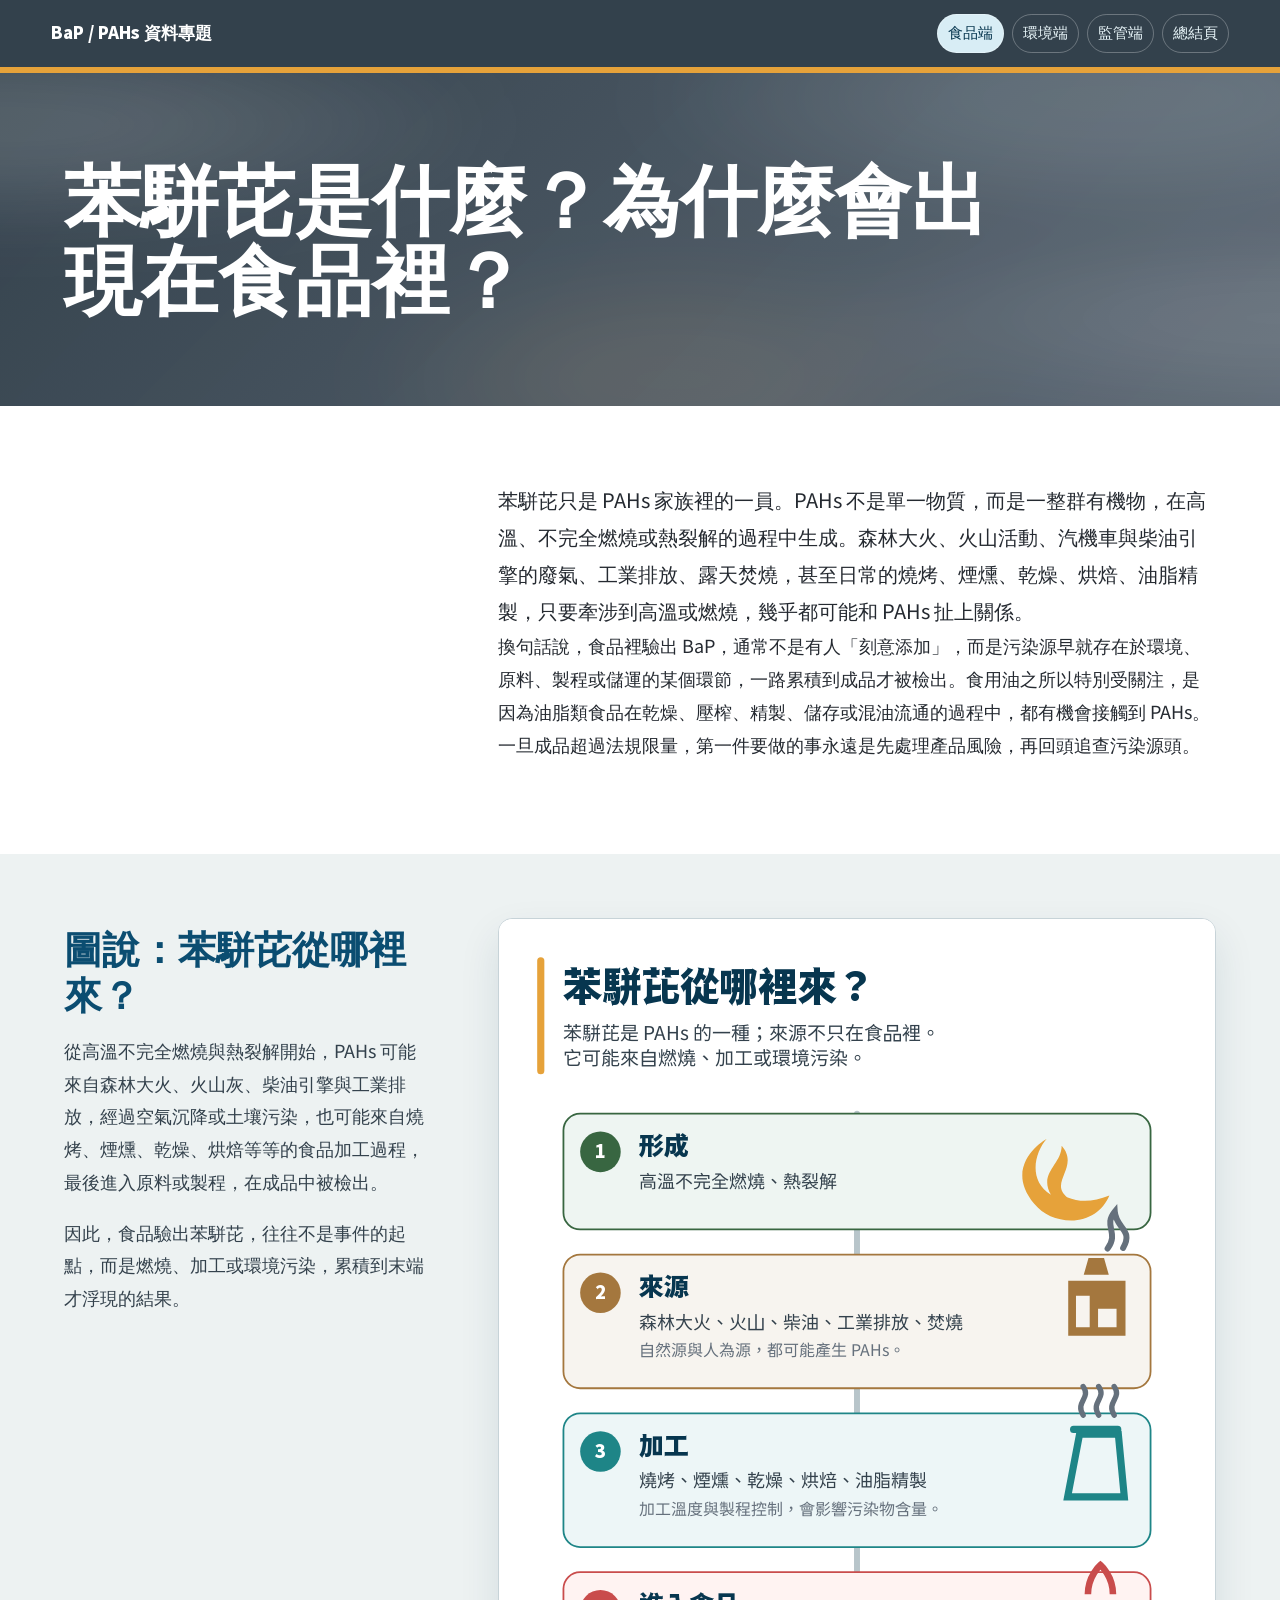
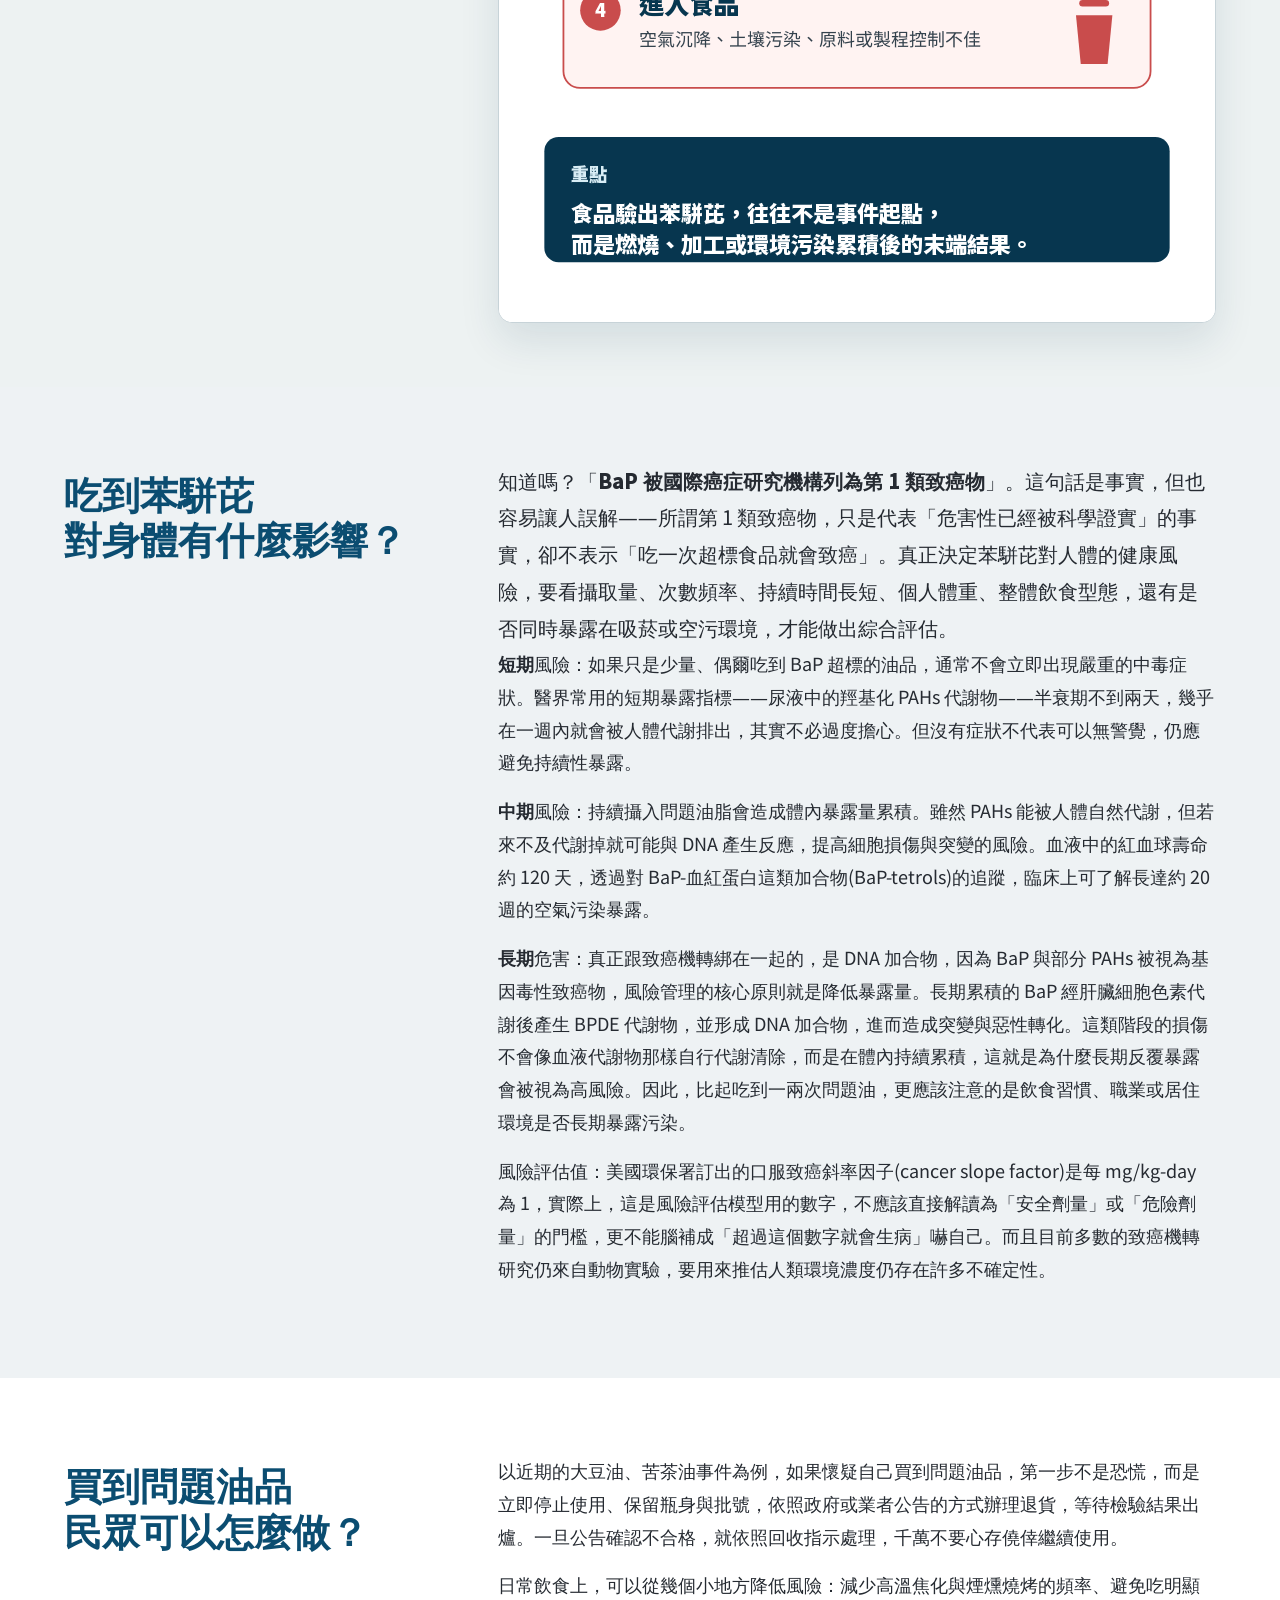
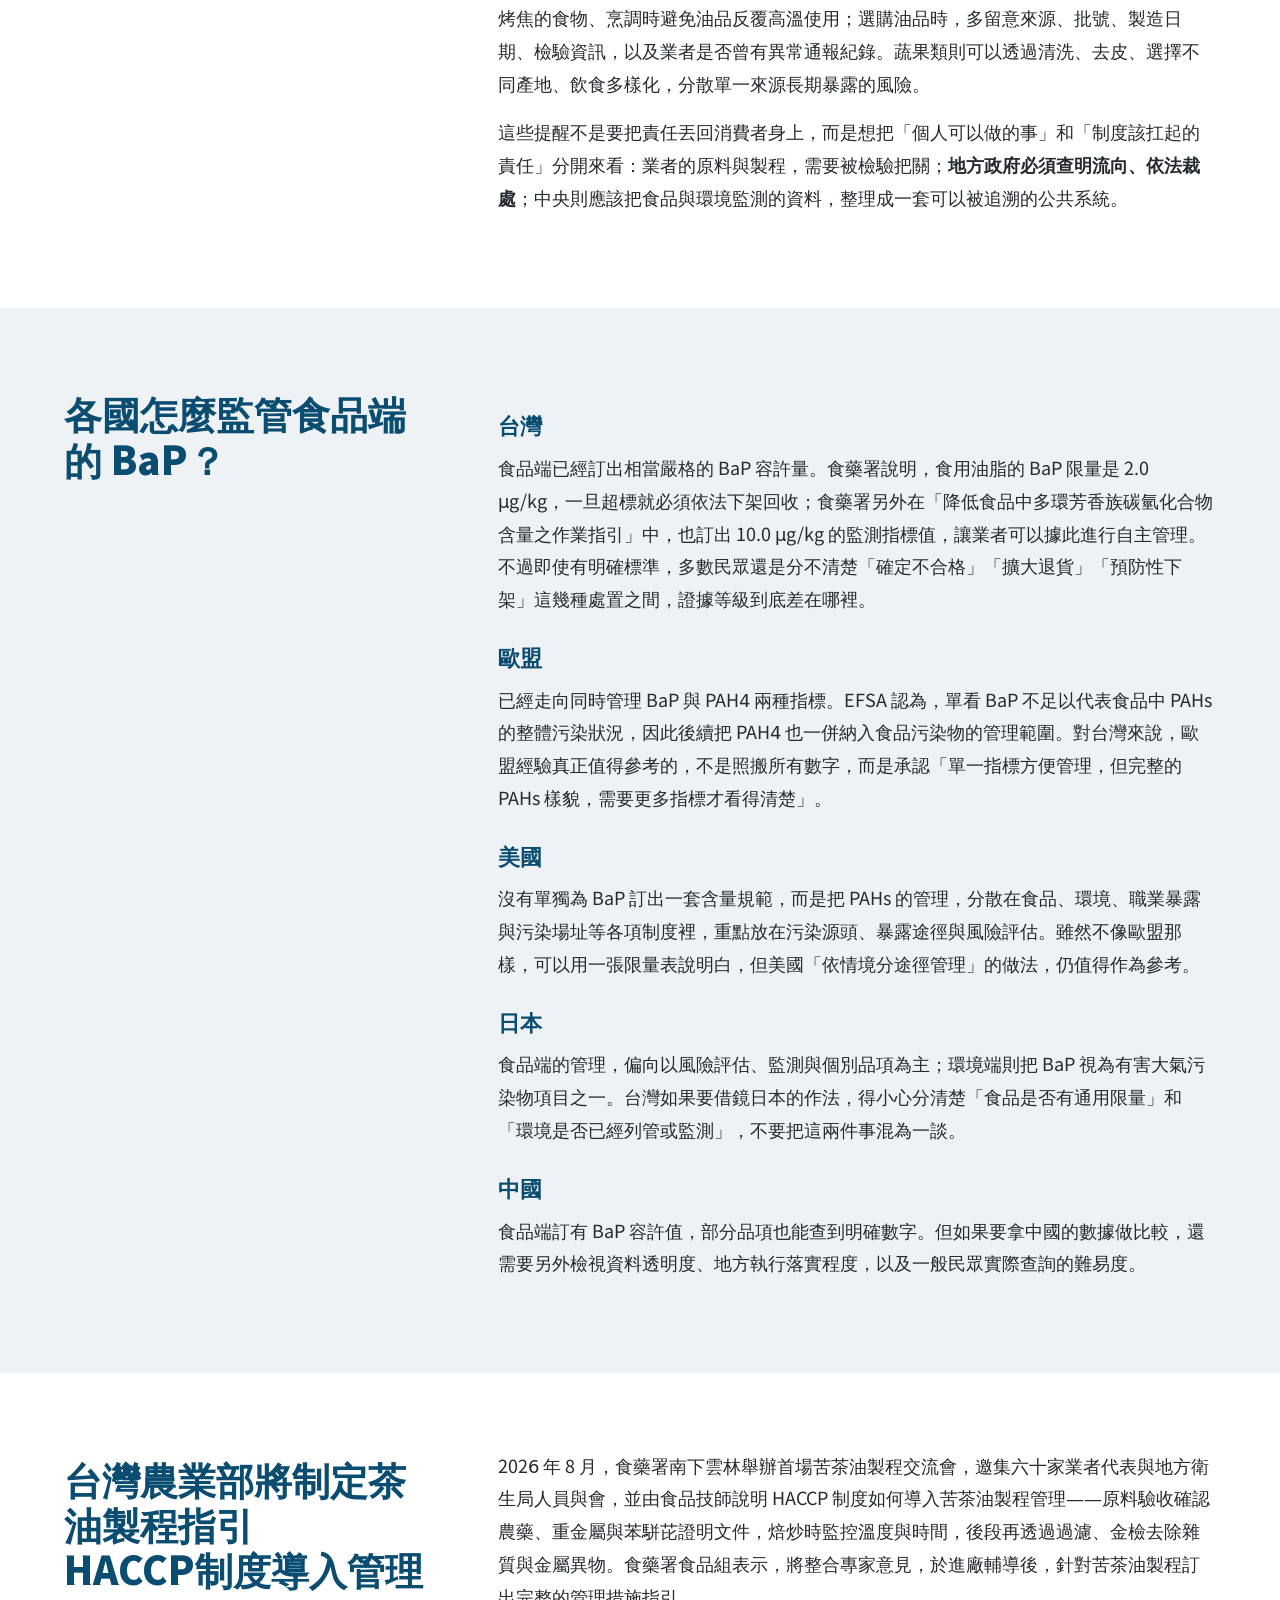
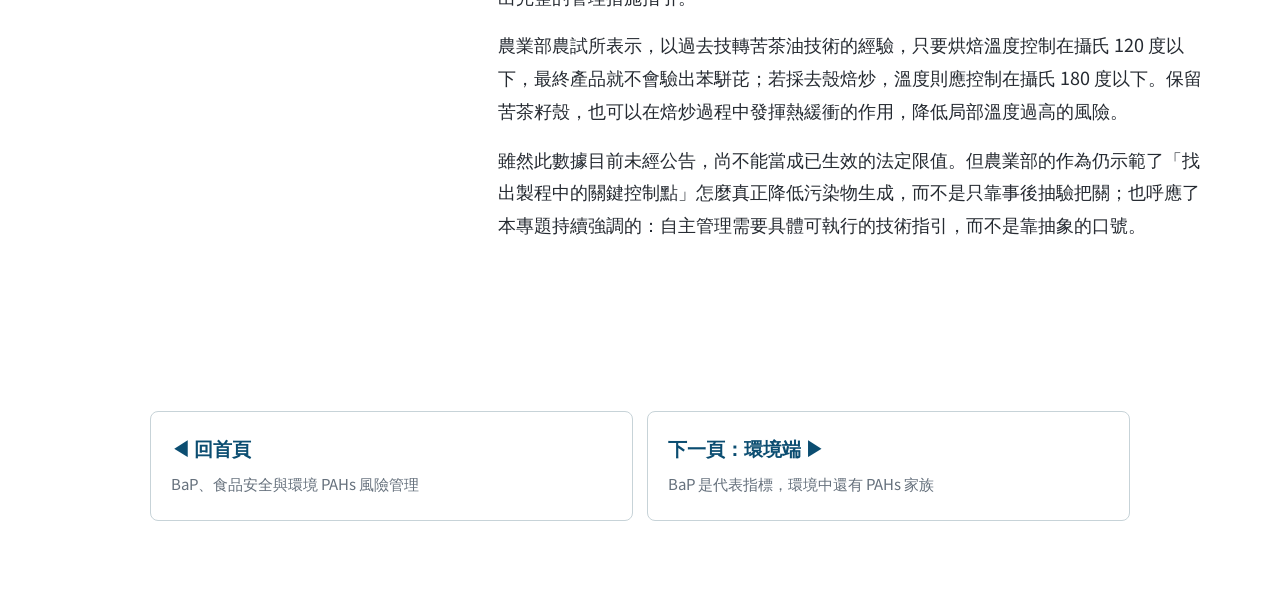
==== commit 5a352e02: "Update food.html" ====
--- a/food.html
+++ b/food.html
@@ -11,11 +11,11 @@
     <section class="band band-light"><div class="section-grid"><div><h2>買到問題油品<br>民眾可以怎麼做？</h2></div><div class="content"><p>以近期的大豆油、苦茶油事件為例，如果懷疑自己買到問題油品，第一步不是恐慌，而是立即停止使用、保留瓶身與批號，依照政府或業者公告的方式辦理退貨，等待檢驗結果出爐。一旦公告確認不合格，就依照回收指示處理，千萬不要心存僥倖繼續使用。</p><p>日常飲食上，可以從幾個小地方降低風險：減少高溫焦化與煙燻燒烤的頻率、避免吃明顯烤焦的食物、烹調時避免油品反覆高溫使用；選購油品時，多留意來源、批號、製造日期、檢驗資訊，以及業者是否曾有異常通報紀錄。蔬果類則可以透過清洗、去皮、選擇不同產地、飲食多樣化，分散單一來源長期暴露的風險。</p><p>這些提醒不是要把責任丟回消費者身上，而是想把「個人可以做的事」和「制度該扛起的責任」分開來看：業者的原料與製程，需要被檢驗把關；<strong>地方政府必須查明流向、依法裁處</strong>；中央則應該把食品與環境監測的資料，整理成一套可以被追溯的公共系統。</p></div></div></section>
     <section class="band band-gray"><div class="section-grid"><div><h2>各國怎麼監管食品端的 BaP？</h2></div><div class="content"><h3>台灣</h3><p>食品端已經訂出相當嚴格的 BaP 容許量。食藥署說明，食用油脂的 BaP 限量是 2.0 μg/kg，一旦超標就必須依法下架回收；食藥署另外在「降低食品中多環芳香族碳氫化合物含量之作業指引」中，也訂出 10.0 μg/kg 的監測指標值，讓業者可以據此進行自主管理。不過即使有明確標準，多數民眾還是分不清楚「確定不合格」「擴大退貨」「預防性下架」這幾種處置之間，證據等級到底差在哪裡。</p><h3>歐盟</h3><p>已經走向同時管理 BaP 與 PAH4 兩種指標。EFSA 認為，單看 BaP 不足以代表食品中 PAHs 的整體污染狀況，因此後續把 PAH4 也一併納入食品污染物的管理範圍。對台灣來說，歐盟經驗真正值得參考的，不是照搬所有數字，而是承認「單一指標方便管理，但完整的 PAHs 樣貌，需要更多指標才看得清楚」。</p><h3>美國</h3><p>沒有單獨為 BaP 訂出一套含量規範，而是把 PAHs 的管理，分散在食品、環境、職業暴露與污染場址等各項制度裡，重點放在污染源頭、暴露途徑與風險評估。雖然不像歐盟那樣，可以用一張限量表說明白，但美國「依情境分途徑管理」的做法，仍值得作為參考。</p><h3>日本</h3><p>食品端的管理，偏向以風險評估、監測與個別品項為主；環境端則把 BaP 視為有害大氣污染物項目之一。台灣如果要借鏡日本的作法，得小心分清楚「食品是否有通用限量」和「環境是否已經列管或監測」，不要把這兩件事混為一談。</p><h3>中國</h3><p>食品端訂有 BaP 容許值，部分品項也能查到明確數字。但如果要拿中國的數據做比較，還需要另外檢視資料透明度、地方執行落實程度，以及一般民眾實際查詢的難易度。</p></div></div></section>
     
-    <section class="band band-gray"><div class="section-grid"><div><h2>台灣農業部將制定茶油製程指引<br>
+    <section class="band band-light"><div class="section-grid"><div><h2>台灣農業部將制定茶油製程指引<br>
 HACCP制度導入管理</h2></div><div class="content"><p>
 2026 年 8 月，食藥署南下雲林舉辦首場苦茶油製程交流會，邀集六十家業者代表與地方衛生局人員與會，並由食品技師說明 HACCP 制度如何導入苦茶油製程管理——原料驗收確認農藥、重金屬與苯駢芘證明文件，焙炒時監控溫度與時間，後段再透過過濾、金檢去除雜質與金屬異物。食藥署食品組表示，將整合專家意見，於進廠輔導後，針對苦茶油製程訂出完整的管理措施指引。</p><p>
 農業部農試所表示，以過去技轉苦茶油技術的經驗，只要烘焙溫度控制在攝氏 120 度以下，最終產品就不會驗出苯駢芘；若採去殼焙炒，溫度則應控制在攝氏 180 度以下。保留苦茶籽殼，也可以在焙炒過程中發揮熱緩衝的作用，降低局部溫度過高的風險。</p><p>     
-雖然此數據目前未經公告，尚不能當成已生效的法定限值。但農業部的作為仍示範了「找出製程中的關鍵控制點」怎麼真正降低污染物生成，而不是只靠事後抽驗把關；也呼應了本專題持續強調的：業者自主管理需要具體可執行的技術指引，而不是抽象的口號。</p></div></div></section>
+雖然此數據目前未經公告，尚不能當成已生效的法定限值。但農業部的作為仍示範了「找出製程中的關鍵控制點」怎麼真正降低污染物生成，而不是只靠事後抽驗把關；也呼應了本專題持續強調的：自主管理需要具體可執行的技術指引，而不是靠抽象的口號。</p></div></div></section>
     
     <section class="band band-light"><div class="next-grid"><a class="next-link" href="index.html"><strong>◀ 回首頁</strong><span>BaP、食品安全與環境 PAHs 風險管理</span></a><a class="next-link" href="environment.html"><strong>下一頁：環境端 ▶</strong><span>BaP 是代表指標，環境中還有 PAHs 家族</span></a></div></section>
   </main>
